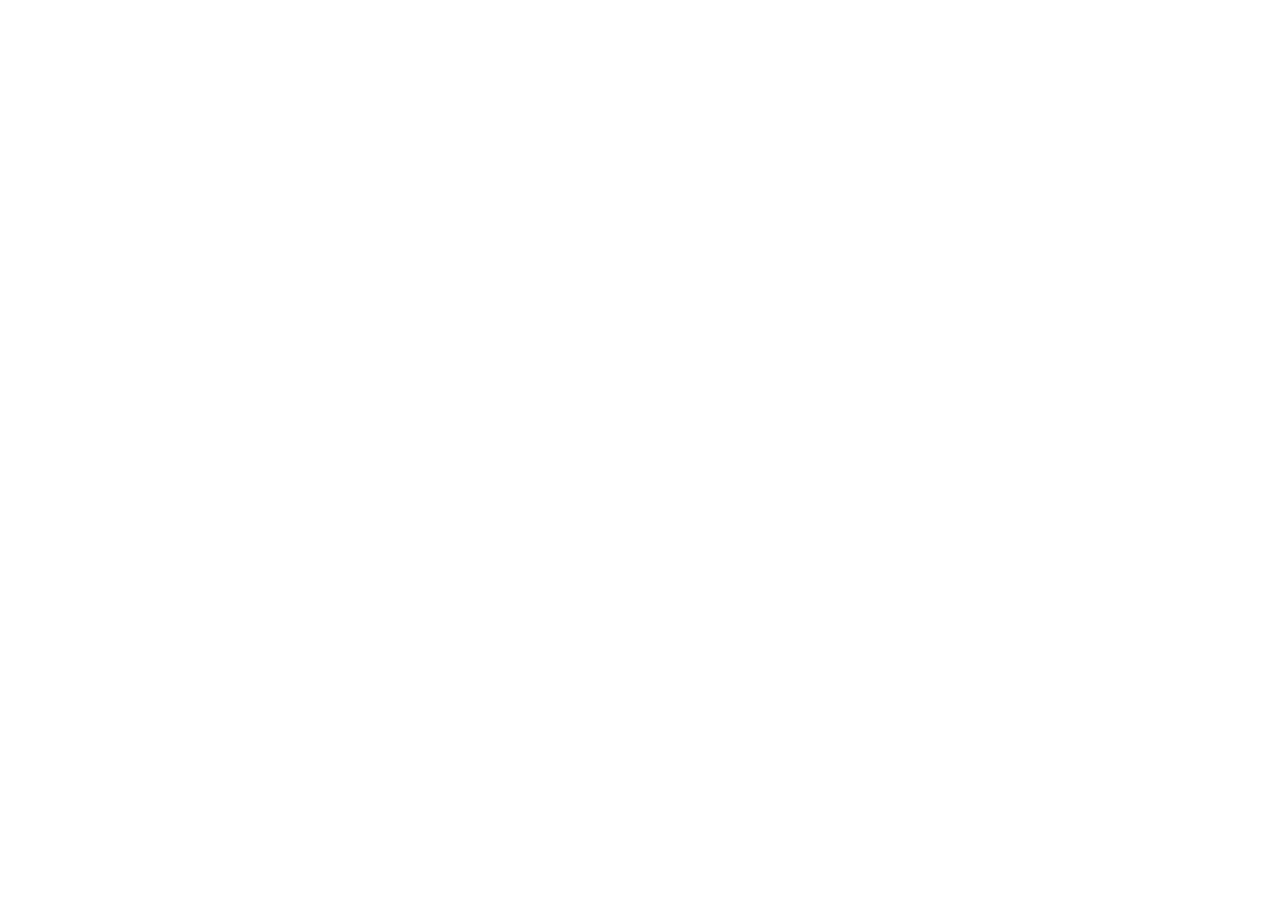
==== index.html @ a2cc19d6 "Add files via upload" ====
<!doctype html>
<html lang="en">
  <head>
    <meta charset="UTF-8" />
    <link rel="icon" type="image/svg+xml" href="https://base44.com/logo_v2.svg" />
    <meta name="viewport" content="width=device-width, initial-scale=1.0" />
    <link rel="manifest" href="/manifest.json" />
    <title>Qantas Virtual — The Spirit of Australia</title>
  </head>
  <body>
    <div id="root"></div>
    <script type="module" src="/src/main.jsx"></script>
  </body>
</html>
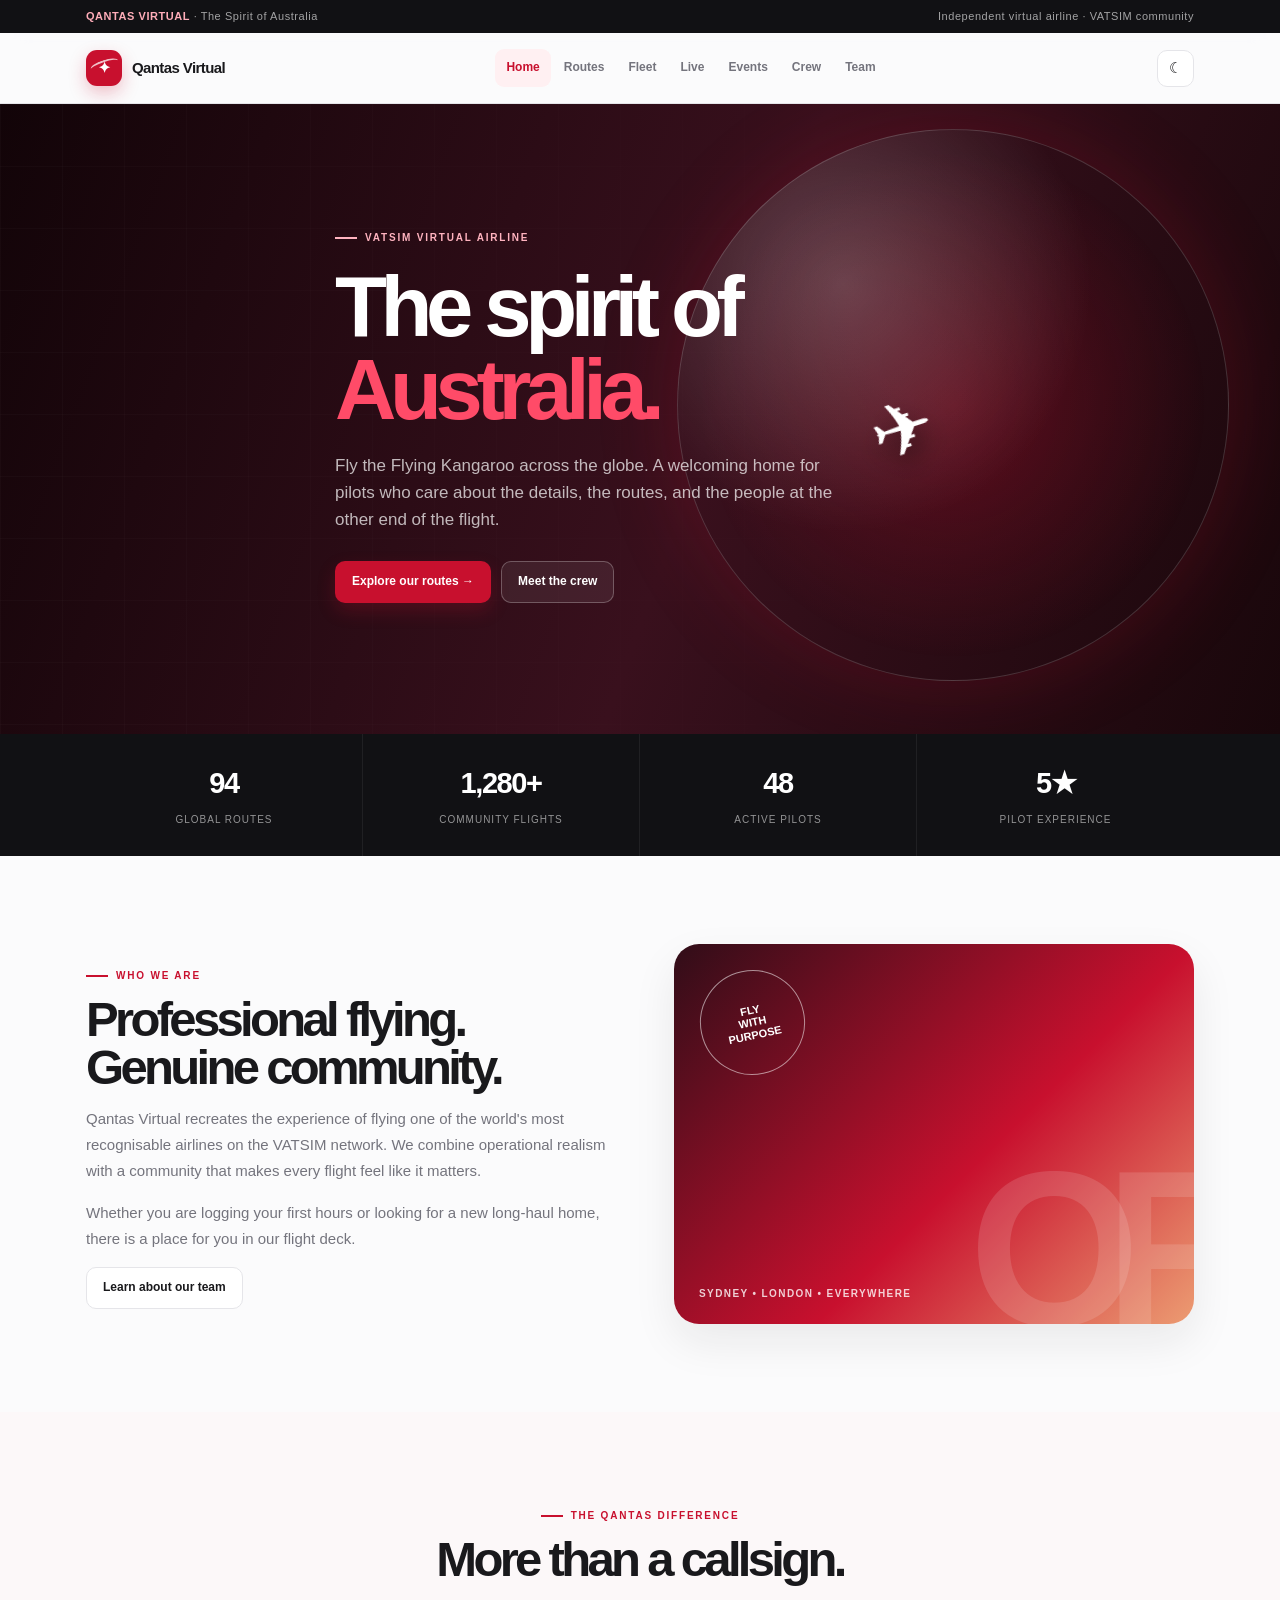
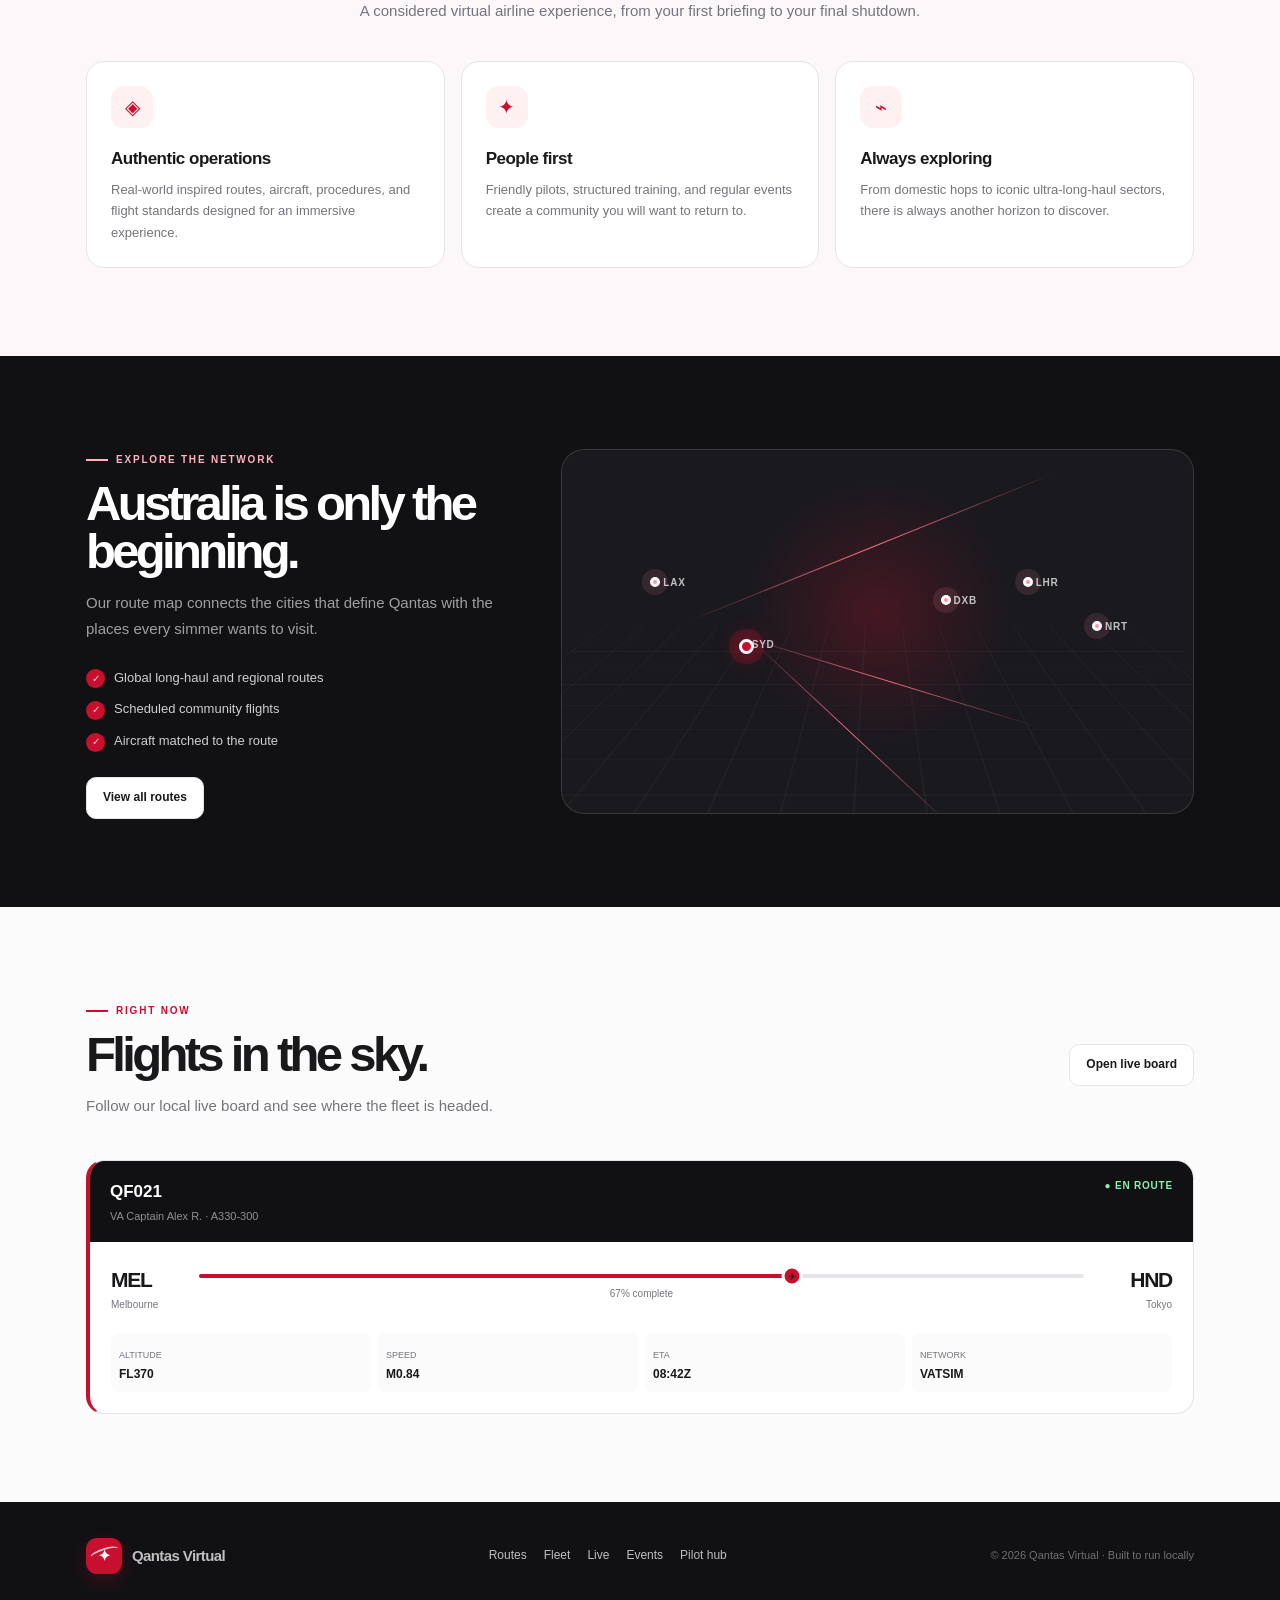
==== commit ef29216a: "Add files via upload" ====
--- a/index.html
+++ b/index.html
@@ -1,14 +1,51 @@
 <!doctype html>
 <html lang="en">
-  <head>
-    <meta charset="UTF-8" />
-    <link rel="icon" type="image/svg+xml" href="https://base44.com/logo_v2.svg" />
-    <meta name="viewport" content="width=device-width, initial-scale=1.0" />
-    <link rel="manifest" href="/manifest.json" />
-    <title>Qantas Virtual — The Spirit of Australia</title>
-  </head>
-  <body>
-    <div id="root"></div>
-    <script type="module" src="/src/main.jsx"></script>
-  </body>
-</html>+<head>
+<meta charset="utf-8">
+<meta name="viewport" content="width=device-width,initial-scale=1">
+<meta name="theme-color" content="#c8102e">
+<title>Qantas Virtual — The Spirit of Australia</title>
+<style>
+:root{--red:#c8102e;--dark:#111114;--ink:#19191c;--muted:#74747d;--line:#e5e5e9;--paper:#fbfbfc;--card:#fff;--soft:#fff0f2;--shadow:0 18px 44px #19191c14;--radius:18px}*{box-sizing:border-box}html{scroll-behavior:smooth}body{margin:0;background:var(--paper);color:var(--ink);font:15px/1.6 Arial,Helvetica,sans-serif}button,input,select,textarea{font:inherit}button{cursor:pointer}a{text-decoration:none;color:inherit}.wrap{max-width:1160px;margin:auto;padding:0 26px}.top{background:var(--dark);color:#fff;font-size:11px;letter-spacing:.05em}.top .wrap{min-height:33px;display:flex;justify-content:space-between;align-items:center}.top b{color:#ffadb9}.top span{color:#ffffff9c}.nav{position:sticky;top:0;z-index:20;background:#fbfbfce8;backdrop-filter:blur(14px);border-bottom:1px solid var(--line)}.navin{min-height:70px;display:flex;align-items:center;justify-content:space-between;gap:18px}.brand{display:flex;align-items:center;gap:10px;font-weight:800;letter-spacing:-.04em;white-space:nowrap}.mark{width:36px;height:36px;border-radius:11px;background:var(--red);color:#fff;display:grid;place-items:center;box-shadow:0 7px 17px #c8102e40;position:relative;overflow:hidden}.mark:after{content:"";position:absolute;width:29px;height:8px;top:10px;left:4px;border-top:2px solid #ffffffbb;border-radius:50%;transform:rotate(-18deg)}.mark i{z-index:1;font-style:normal}.links{display:flex;gap:2px}.links button,.mobile button{border:0;background:transparent;color:var(--muted);font-weight:700;font-size:12px;border-radius:9px;padding:9px 11px}.links button:hover,.links button.active,.mobile button:hover,.mobile button.active{background:var(--soft);color:var(--red)}.actions{display:flex;gap:7px}.icon,.menu{width:37px;height:37px;border:1px solid var(--line);background:var(--card);border-radius:10px;color:var(--ink)}.icon:hover,.menu:hover{border-color:var(--red);color:var(--red)}.menu{display:none;font-size:19px}.mobile{display:none;border-top:1px solid var(--line);padding:10px 0 14px}.mobile.open{display:grid;grid-template-columns:repeat(2,1fr);gap:3px}.btn{border:1px solid transparent;border-radius:10px;min-height:42px;padding:0 16px;display:inline-flex;align-items:center;justify-content:center;gap:7px;font-weight:800;font-size:12px;transition:.2s}.btn:hover{transform:translateY(-2px)}.primary{background:var(--red);color:#fff;box-shadow:0 8px 18px #c8102e38}.primary:hover{background:#950d23}.outline{background:var(--card);border-color:var(--line);color:var(--ink)}.outline:hover{color:var(--red);border-color:var(--red)}.ghost{background:transparent;border-color:var(--line);color:var(--muted)}.small{min-height:34px;padding:0 11px;font-size:11px}.hero{min-height:630px;position:relative;display:flex;align-items:center;overflow:hidden;background:linear-gradient(110deg,#120408,#39101d 55%,#19070b);color:#fff}.hero:after{content:"";position:absolute;inset:0;opacity:.16;background-image:linear-gradient(#fff2 1px,transparent 1px),linear-gradient(90deg,#fff2 1px,transparent 1px);background-size:62px 62px;mask-image:linear-gradient(90deg,#000,transparent 76%)}.hero:before{content:"";position:absolute;width:550px;height:550px;border-radius:50%;right:4%;top:4%;background:radial-gradient(circle at 30% 28%,#ffffff36,transparent 45%),radial-gradient(circle,#c8102e50,transparent 65%);border:1px solid #ffffff29;box-shadow:0 0 80px #c8102e38}.plane{position:absolute;z-index:1;right:27%;top:42%;font-size:75px;transform:rotate(-18deg);filter:drop-shadow(0 14px 12px #0007)}.hero .wrap{position:relative;z-index:2;width:100%}.hero-copy{max-width:610px;padding:92px 0 105px}.eyebrow{display:inline-flex;align-items:center;gap:8px;color:var(--red);text-transform:uppercase;letter-spacing:.18em;font-weight:800;font-size:10px}.eyebrow:before{content:"";width:22px;height:2px;background:currentColor}.light{color:#ffb3bf}.hero h1,.head h1,h2{font-family:Arial,Helvetica,sans-serif;letter-spacing:-.075em;line-height:.98}.hero h1{font-size:clamp(50px,7vw,85px);margin:19px 0 20px;max-width:650px}.hero h1 span{color:#ff4b68}.hero p{max-width:510px;color:#ffffffb5;font-size:17px;margin:0 0 28px}.hero .outline{color:#fff;background:#ffffff12;border-color:#ffffff42}.hero .outline:hover{color:#fff;border-color:#fff;background:#fff2}.hero-buttons{display:flex;gap:10px;flex-wrap:wrap}.stats{background:var(--dark);color:#fff}.stats .wrap{display:grid;grid-template-columns:repeat(4,1fr)}.stat{text-align:center;padding:26px 10px;border-right:1px solid #fff1}.stat:last-child{border:0}.stat b{display:block;font-size:29px;letter-spacing:-.05em}.stat span{color:#ffffff8c;font-size:10px;text-transform:uppercase;letter-spacing:.1em}.section{padding:88px 0}.muted-section{background:color-mix(in srgb,var(--soft) 30%,var(--paper))}.grid2{display:grid;grid-template-columns:1fr 1fr;gap:68px;align-items:center}.about p,.lead{color:var(--muted);line-height:1.75}.about h2,h2{font-size:clamp(32px,4vw,49px);margin:11px 0 15px}.about-art{min-height:380px;border-radius:25px;background:linear-gradient(135deg,#300d18,#c8102e 58%,#ec9c72);position:relative;overflow:hidden;box-shadow:var(--shadow)}.about-art:before{content:"QF";position:absolute;right:-10px;bottom:-35px;color:#fff2;font:bold 220px/1 Arial;letter-spacing:-.16em}.about-art:after{content:"SYDNEY  •  LONDON  •  EVERYWHERE";position:absolute;left:25px;bottom:22px;color:#fffc;font-size:10px;font-weight:800;letter-spacing:.14em}.stamp{position:absolute;top:26px;left:26px;width:105px;height:105px;border:1px solid #fff8;border-radius:50%;display:grid;place-items:center;text-align:center;color:#fff;font-size:11px;font-weight:800;line-height:1.1;transform:rotate(-12deg)}.center{text-align:center;max-width:660px;margin:0 auto 36px}.center .lead{margin:auto}.features,.cards3,.cards2{display:grid;gap:16px}.features{grid-template-columns:repeat(3,1fr);margin-top:35px}.feature,.card{background:var(--card);border:1px solid var(--line);border-radius:var(--radius);transition:.22s}.feature:hover,.card:hover{transform:translateY(-4px);box-shadow:var(--shadow)}.feature{padding:24px}.feature-icon{width:42px;height:42px;border-radius:13px;background:var(--soft);color:var(--red);display:grid;place-items:center;font-size:20px;margin-bottom:17px}.feature h3,.fleet h3{margin:0 0 7px;font-size:17px;letter-spacing:-.03em}.feature p,.fleet p{color:var(--muted);font-size:13px;margin:0;line-height:1.65}.dark-section{background:var(--dark);color:#fff}.network{display:grid;grid-template-columns:.8fr 1.2fr;gap:53px;align-items:center}.dark-section h2{color:#fff}.dark-section .lead{color:#ffffff99}.ticks{list-style:none;padding:0;margin:25px 0;display:grid;gap:11px;color:#fffC;font-size:13px}.ticks li:before{content:"✓";display:inline-grid;place-items:center;width:19px;height:19px;background:var(--red);border-radius:50%;margin-right:9px;font-size:10px}.map{height:365px;border:1px solid #fff2;border-radius:23px;position:relative;overflow:hidden;background:radial-gradient(circle at 50% 45%,#c8102e40,transparent 36%),#19191e}.map:before{content:"";position:absolute;inset:0;opacity:.25;background-image:linear-gradient(#fff2 1px,transparent 1px),linear-gradient(90deg,#fff2 1px,transparent 1px);background-size:43px 43px;transform:perspective(500px) rotateX(53deg) scale(1.7);transform-origin:center bottom}.line{height:1px;position:absolute;background:linear-gradient(90deg,transparent,#fa7185,transparent);transform-origin:left}.l1{width:63%;left:20%;top:47%;transform:rotate(-22deg)}.l2{width:50%;left:28%;top:51%;transform:rotate(17deg)}.l3{width:43%;left:30%;top:52%;transform:rotate(43deg)}.dot{position:absolute;width:10px;height:10px;border-radius:50%;background:#ff92a3;border:3px solid #fff;box-shadow:0 0 0 8px #ff92a31f}.hub{width:15px;height:15px;background:var(--red);box-shadow:0 0 0 10px #c8102e38,0 0 25px #c8102e}.d1{left:28%;top:52%}.d2{left:73%;top:35%}.d3{left:14%;top:35%}.d4{left:60%;top:40%}.d5{left:84%;top:47%}.label{position:absolute;color:#fffB;font-size:10px;font-weight:700;letter-spacing:.08em;transform:translate(13px,-2px)}.head{padding:78px 0 60px;background:var(--dark);color:#fff;position:relative;overflow:hidden}.head:after{content:"QF";position:absolute;right:6%;bottom:-80px;color:#fff08;font:bold 310px/1 Arial;letter-spacing:-.16em}.head .wrap{position:relative;z-index:1}.head h1{font-size:clamp(39px,5vw,63px);margin:14px 0;color:#fff;max-width:750px}.head p{color:#ffffff99;max-width:580px;margin:0}.page{min-height:66vh}.toolbar{display:flex;justify-content:space-between;align-items:center;gap:12px;flex-wrap:wrap;margin-bottom:26px}.search{display:flex;gap:8px;flex-wrap:wrap}.field,.select,.textarea{border:1px solid var(--line);background:var(--card);color:var(--ink);border-radius:9px;min-height:40px;padding:0 11px;outline:0}.field:focus,.select:focus,.textarea:focus{border-color:var(--red);box-shadow:0 0 0 3px #c8102e1e}.textarea{width:100%;padding-top:10px;min-height:82px}.cards2{grid-template-columns:repeat(2,1fr)}.cards3{grid-template-columns:repeat(3,1fr)}.route{padding:21px}.route-top,.route-foot,.event-foot{display:flex;justify-content:space-between;gap:12px;align-items:center}.route-code{font-size:20px;font-weight:800;letter-spacing:-.05em}.route-code i{font-style:normal;color:var(--red);padding:0 7px}.route-name{color:var(--muted);font-size:12px}.pill{display:inline-flex;padding:4px 8px;border-radius:99px;background:var(--soft);color:var(--red);font-size:10px;text-transform:uppercase;font-weight:800;letter-spacing:.06em}.meta{display:flex;gap:16px;flex-wrap:wrap;border-top:1px solid var(--line);border-bottom:1px solid var(--line);padding:13px 0;margin:19px 0;color:var(--muted);font-size:11px}.meta b{color:var(--ink)}.schedule{color:var(--muted);font-size:11px}.schedule b{display:block;color:var(--ink);font-size:13px}.fleet{overflow:hidden}.fleet-art{height:175px;background:linear-gradient(135deg,#241018,#c8102e 60%,#ed9a70);position:relative}.fleet-art:before{content:"✈";position:absolute;right:22px;top:38px;font-size:85px;color:#fffD;transform:rotate(-14deg);filter:drop-shadow(0 10px 8px #0003)}.fleet-art:after{content:"QANTAS VIRTUAL";position:absolute;left:18px;bottom:15px;color:#fffB;font-size:10px;font-weight:800;letter-spacing:.16em}.fleet-art.blue{background:linear-gradient(135deg,#12202d,#536d88 60%,#d4b58d)}.fleet-art.green{background:linear-gradient(135deg,#102629,#197b77 60%,#d3d9c7)}.fleet-copy{padding:20px}.fleet-copy p{min-height:42px;margin:5px 0 17px}.specs,.live-stats{display:grid;grid-template-columns:repeat(3,1fr);gap:7px}.spec,.live-stat{background:var(--paper);border-radius:8px;padding:8px;text-align:center}.spec b,.live-stat b{display:block;font-size:12px}.spec span,.live-stat span{font-size:9px;color:var(--muted);text-transform:uppercase}.live-list{display:grid;gap:15px}.live{overflow:hidden;border-left:4px solid var(--red)}.live-head{display:flex;justify-content:space-between;gap:12px;padding:17px 20px;background:var(--dark);color:#fff}.live-head h3{margin:0;font-size:17px}.live-head p{margin:2px 0 0;color:#fff8;font-size:11px}.live-state{font-size:10px;color:#8cf0af;font-weight:800;text-transform:uppercase;letter-spacing:.08em}.live-body{padding:21px}.live-route{display:grid;grid-template-columns:75px 1fr 75px;gap:13px;align-items:center}.airport{font-size:21px;font-weight:800;letter-spacing:-.06em}.airport small{display:block;color:var(--muted);font-size:10px;font-weight:normal;letter-spacing:0}.airport:last-child{text-align:right}.progress{height:4px;background:var(--line);border-radius:9px;position:relative}.progress span{display:block;height:100%;width:67%;background:var(--red);border-radius:9px}.progress i{position:absolute;left:67%;top:50%;transform:translate(-50%,-50%);width:21px;height:21px;border-radius:50%;display:grid;place-items:center;background:var(--red);border:3px solid var(--card);font-size:10px;font-style:normal}.progress-note{text-align:center;color:var(--muted);font-size:10px;margin-top:8px}.live-stats{grid-template-columns:repeat(4,1fr);margin-top:20px}.live-stat{text-align:left}.events .event{overflow:hidden}.event-banner{min-height:105px;padding:18px;background:linear-gradient(120deg,#2b0c16,#c8102e);color:#fff;position:relative}.event-banner:after{content:"✦";position:absolute;right:22px;top:11px;color:#fff3;font-size:75px}.event-banner h3{position:relative;z-index:1;max-width:75%;margin:7px 0 0;font-size:19px;letter-spacing:-.04em}.event-body{padding:18px}.event-body p{color:var(--muted);font-size:13px;margin:0 0 14px}.details{display:flex;flex-wrap:wrap;gap:8px 15px;color:var(--muted);font-size:11px;margin-bottom:17px}.details b{color:var(--ink)}.people{text-align:center;padding:23px}.avatar{width:64px;height:64px;margin:0 auto 13px;border-radius:20px;background:linear-gradient(135deg,var(--red),#eb7182);color:#fff;display:grid;place-items:center;font-size:21px;font-weight:800}.people h3{margin:0;font-size:16px}.people p{margin:5px 0 9px;color:var(--red);font-size:10px;font-weight:800;text-transform:uppercase;letter-spacing:.08em}.people small{color:var(--muted);font-size:12px}.pilot-panel{display:grid;grid-template-columns:1.1fr .9fr;gap:17px}.pilot-card{padding:29px}.pilot-card h2{margin:12px 0;font-size:31px}.pilot-card p{color:var(--muted)}.ticks.dark{color:var(--ink-2);margin-top:20px}.local{padding:27px;border-radius:var(--radius);color:#fff;background:linear-gradient(145deg,#1b1b20,#410e1a)}.local h3{font-size:20px;margin:10px 0}.local p{color:#fff9;font-size:13px}.local .outline{color:#fff;background:#fff1;border-color:#fff4}.notice{padding:12px 14px;border-radius:10px;background:var(--soft);border:1px solid #c8102e40;color:var(--ink);font-size:12px;margin-bottom:20px}footer{background:var(--dark);color:#fffB;padding:36px 0}.foot{display:flex;align-items:center;justify-content:space-between;gap:20px;flex-wrap:wrap}.foot nav{display:flex;gap:17px;flex-wrap:wrap;font-size:12px}.foot nav a:hover{color:#fff}.foot small{color:#fff6;font-size:11px}.modal-bg{position:fixed;inset:0;z-index:50;background:#000a;backdrop-filter:blur(6px);display:none;align-items:center;justify-content:center;padding:18px}.modal-bg.open{display:flex}.modal{width:min(100%,470px);max-height:92vh;overflow:auto;background:var(--card);border-radius:20px;box-shadow:0 25px 80px #0005}.modal-head{display:flex;justify-content:space-between;padding:22px 23px 12px}.modal-head h2{font-size:22px;margin:0}.close{border:0;background:transparent;color:var(--muted);font-size:23px}.modal-body{padding:0 23px 23px}.modal-intro{color:var(--muted);font-size:13px}.form{display:grid;gap:12px}.form label{display:grid;gap:5px;color:var(--muted);font-size:10px;text-transform:uppercase;font-weight:800;letter-spacing:.07em}.form-actions{display:flex;justify-content:end;gap:8px;margin-top:5px}.toast{position:fixed;right:20px;bottom:20px;z-index:70;padding:13px 15px;background:var(--dark);color:#fff;border-radius:11px;box-shadow:0 12px 35px #0004;transform:translateY(18px);opacity:0;pointer-events:none;transition:.25s;font-size:12px}.toast.show{opacity:1;transform:none}.toast b{color:#8cf0af;margin-right:7px}@media(max-width:900px){.links{display:none}.menu{display:block}.hero:before{right:-20%;opacity:.65}.grid2,.network,.pilot-panel{grid-template-columns:1fr}.fleet-grid{grid-template-columns:repeat(2,1fr)}}@media(max-width:620px){.wrap{padding:0 17px}.top span{display:none}.top .wrap{justify-content:center}.hero{min-height:650px}.hero-copy{padding:70px 0 95px}.hero h1{font-size:56px}.hero p{font-size:15px}.stats .wrap{grid-template-columns:repeat(2,1fr)}.stat{padding:20px 5px;border-bottom:1px solid #fff1}.stat:nth-child(2){border-right:0}.section{padding:68px 0}.features,.cards2,.cards3,.fleet-grid{grid-template-columns:1fr}.head{padding:61px 0 47px}.route-foot,.event-foot{align-items:flex-start;flex-direction:column}.route-foot .btn,.event-foot .btn{width:100%}.live-route{grid-template-columns:54px 1fr 54px;gap:8px}.airport{font-size:18px}.live-stats{grid-template-columns:repeat(2,1fr)}.about-art{min-height:275px}.map{height:290px}.foot nav{width:100%}}
+</style>
+</head>
+<body>
+<div class="top"><div class="wrap"><span><b>QANTAS VIRTUAL</b> · The Spirit of Australia</span><span>Independent virtual airline · VATSIM community</span></div></div>
+<header class="nav"><div class="wrap navin"><a href="#home" class="brand" data-route="home"><span class="mark"><i>✦</i></span>Qantas Virtual</a><nav class="links"><button data-route="home">Home</button><button data-route="routes">Routes</button><button data-route="fleet">Fleet</button><button data-route="live">Live</button><button data-route="events">Events</button><button data-route="crew">Crew</button><button data-route="team">Team</button></nav><div class="actions"><button class="icon" id="theme" aria-label="Toggle theme">☾</button><button class="menu" id="menu" aria-label="Open navigation menu" aria-controls="mobile" aria-expanded="false">☰</button></div></div><div class="wrap mobile" id="mobile"><button data-route="home">Home</button><button data-route="routes">Routes</button><button data-route="fleet">Fleet</button><button data-route="live">Live</button><button data-route="events">Events</button><button data-route="crew">Crew</button><button data-route="team">Team</button><button data-route="pilot">Pilot hub</button></div></header>
+<main id="app"></main>
+<footer><div class="wrap foot"><a href="#home" class="brand" data-route="home"><span class="mark"><i>✦</i></span>Qantas Virtual</a><nav><a href="#routes" data-route="routes">Routes</a><a href="#fleet" data-route="fleet">Fleet</a><a href="#live" data-route="live">Live</a><a href="#events" data-route="events">Events</a><a href="#pilot" data-route="pilot">Pilot hub</a></nav><small>© <span id="year"></span> Qantas Virtual · Built to run locally</small></div></footer>
+<div class="modal-bg" id="modal"><section class="modal" role="dialog" aria-modal="true" aria-labelledby="modal-title"><div class="modal-head"><h2 id="modal-title">Book a flight</h2><button class="close" id="close" aria-label="Close dialog">×</button></div><div class="modal-body" id="modal-body"></div></section></div><div class="toast" id="toast"><b>✓</b><span id="toast-text"></span></div>
+<script>
+(function(){'use strict';
+const d={routes:[
+{id:'qf001',f:'QF001',o:'SYD',on:'Sydney',x:'LHR',xn:'London',km:'9,200 NM',a:'A380',t:'21h 25m',s:'Daily',tag:'Flagship'},
+{id:'qf011',f:'QF011',o:'SYD',on:'Sydney',x:'LAX',xn:'Los Angeles',km:'6,490 NM',a:'A380',t:'13h 45m',s:'Daily',tag:'Pacific'},
+{id:'qf007',f:'QF007',o:'MEL',on:'Melbourne',x:'DXB',xn:'Dubai',km:'6,380 NM',a:'A380',t:'14h 10m',s:'Mon · Wed · Fri',tag:'International'},
+{id:'qf063',f:'QF063',o:'SYD',on:'Sydney',x:'JNB',xn:'Johannesburg',km:'6,850 NM',a:'787-9',t:'14h 35m',s:'Tue · Thu · Sat',tag:'Long haul'},
+{id:'qf079',f:'QF079',o:'SYD',on:'Sydney',x:'NRT',xn:'Tokyo',km:'4,230 NM',a:'787-9',t:'9h 40m',s:'Daily',tag:'Asia'},
+{id:'qf021',f:'QF021',o:'MEL',on:'Melbourne',x:'HND',xn:'Tokyo',km:'4,280 NM',a:'A330',t:'10h 05m',s:'Daily',tag:'Asia'}],
+fleet:[['Airbus A380','A380','','The flagship of our long-haul fleet, carrying the Flying Kangaroo across the world.','8,000 NM','490 kts','484 pax'],['Boeing 787-9 Dreamliner','787-9','blue','A beautifully efficient aircraft built for long journeys and unforgettable sunsets.','7,635 NM','488 kts','236 pax'],['Airbus A330-300','A330','green','A proven widebody workhorse connecting Australia with Asia and beyond.','6,350 NM','470 kts','297 pax']],
+flights:[['QF021','VA Captain Alex R.','MEL','Melbourne','HND','Tokyo',67,'A330-300','FL370','M0.84','08:42Z'],['QF063','VA First Officer Sam K.','SYD','Sydney','JNB','Johannesburg',34,'787-9','FL350','M0.85','12:15Z']],
+events:[['ev1','Southern Cross Group Flight','Group flight','2026-09-12','09:00Z','SYD → LAX',18,'Cross the Pacific together in a community-wide long-haul event.'],['ev2','Red Tail Long-Haul Challenge','Challenge','2026-10-03','11:30Z','MEL → DXB',12,'Earn your red tail wings on one of our signature international sectors.'],['ev3','VATSIM Australia Showcase','ATC event','2026-10-24','08:00Z','SYD → NRT',30,'A showcase flight with live ATC coverage and a full community briefing.'],['ev4','Summer Sunset Shuttle','Community','2026-11-14','07:30Z','SYD → LHR',24,'A relaxed community flight built around good company and great scenery.']],
+crew:[['Avery Mitchell','AM','Chief Executive Pilot',248,'Keeping the fleet airborne and the standards high.'],['Jordan Williams','JW','Head of Training',193,'Helping every new pilot find their wings.'],['Casey Nguyen','CN','Operations Director',176,'Making every route feel like a smooth departure.'],['Taylor Brooks','TB','Community Lead',151,'The voice behind our events and group flights.'],['Morgan Lee','ML','Senior First Officer',128,'Long-haul specialist and route explorer.'],['Riley Evans','RE','Flight Standards',106,'Detail-oriented, calm, and always on frequency.']],
+team:[['Avery Mitchell','AM','Chief Executive Pilot','Leading our virtual airline with a focus on realism, safety, and community.'],['Jordan Williams','JW','Training Director','Designing approachable training from first flight to final approach.'],['Casey Nguyen','CN','Operations Director','Building a route network that makes every sector worth flying.']]};
+const mem={};const store={get(k,f){try{let v=localStorage.getItem(k);return v?JSON.parse(v):(k in mem?mem[k]:f)}catch(e){return k in mem?mem[k]:f}},set(k,v){mem[k]=v;try{localStorage.setItem(k,JSON.stringify(v))}catch(e){}}};
+const $=s=>document.querySelector(s), app=$('#app'), modal=$('#modal'), body=$('#modal-body');let timer;
+const safe=v=>String(v??'').replace(/[&<>"']/g,c=>({'&':'&amp;','<':'&lt;','>':'&gt;','"':'&quot;',"'":'&#39;'}[c]));const date=v=>new Date(v+'T00:00:00').toLocaleDateString(undefined,{weekday:'short',day:'numeric',month:'short'});const flash=m=>{$('#toast-text').textContent=m;$('#toast').classList.add('show');clearTimeout(timer);timer=setTimeout(()=>$('#toast').classList.remove('show'),3300)};const open=(t,h)=>{$('#modal-title').textContent=t;body.innerHTML=h;modal.classList.add('open');document.body.style.overflow='hidden'};const close=()=>{modal.classList.remove('open');document.body.style.overflow=''};const ph=(e,t,p)=>`<section class="head"><div class="wrap"><span class="eyebrow light">${e}</span><h1>${t}</h1><p>${p}</p></div></section>`;
+function live(f){return`<article class="card live"><div class="live-head"><div><h3>${f[0]}</h3><p>${f[1]} · ${f[7]}</p></div><div class="live-state">● En route</div></div><div class="live-body"><div class="live-route"><div class="airport">${f[2]}<small>${f[3]}</small></div><div><div class="progress"><span style="width:${f[6]}%"></span><i>✈</i></div><div class="progress-note">${f[6]}% complete</div></div><div class="airport">${f[4]}<small>${f[5]}</small></div></div><div class="live-stats"><div class="live-stat"><span>Altitude</span><b>${f[8]}</b></div><div class="live-stat"><span>Speed</span><b>${f[9]}</b></div><div class="live-stat"><span>ETA</span><b>${f[10]}</b></div><div class="live-stat"><span>Network</span><b>VATSIM</b></div></div></div></article>`}
+function home(){return`<section class="hero"><div class="wrap hero-copy"><span class="eyebrow light">VATSIM virtual airline</span><h1>The spirit of <span>Australia.</span></h1><p>Fly the Flying Kangaroo across the globe. A welcoming home for pilots who care about the details, the routes, and the people at the other end of the flight.</p><div class="hero-buttons"><button class="btn primary" data-route="routes">Explore our routes →</button><button class="btn outline" data-route="crew">Meet the crew</button></div></div><div class="plane">✈</div></section><section class="stats"><div class="wrap"><div class="stat"><b>94</b><span>Global routes</span></div><div class="stat"><b>1,280+</b><span>Community flights</span></div><div class="stat"><b>48</b><span>Active pilots</span></div><div class="stat"><b>5★</b><span>Pilot experience</span></div></div></section><section class="section"><div class="wrap grid2 about"><div><span class="eyebrow">Who we are</span><h2>Professional flying.<br>Genuine community.</h2><p>Qantas Virtual recreates the experience of flying one of the world's most recognisable airlines on the VATSIM network. We combine operational realism with a community that makes every flight feel like it matters.</p><p>Whether you are logging your first hours or looking for a new long-haul home, there is a place for you in our flight deck.</p><button class="btn outline" data-route="team">Learn about our team</button></div><div class="about-art"><div class="stamp">FLY<br>WITH<br>PURPOSE</div></div></div></section><section class="section muted-section"><div class="wrap"><div class="center"><span class="eyebrow">The Qantas difference</span><h2>More than a callsign.</h2><p class="lead">A considered virtual airline experience, from your first briefing to your final shutdown.</p></div><div class="features"><article class="feature"><div class="feature-icon">◈</div><h3>Authentic operations</h3><p>Real-world inspired routes, aircraft, procedures, and flight standards designed for an immersive experience.</p></article><article class="feature"><div class="feature-icon">✦</div><h3>People first</h3><p>Friendly pilots, structured training, and regular events create a community you will want to return to.</p></article><article class="feature"><div class="feature-icon">⌁</div><h3>Always exploring</h3><p>From domestic hops to iconic ultra-long-haul sectors, there is always another horizon to discover.</p></article></div></div></section><section class="section dark-section"><div class="wrap network"><div><span class="eyebrow light">Explore the network</span><h2>Australia is only the beginning.</h2><p class="lead">Our route map connects the cities that define Qantas with the places every simmer wants to visit.</p><ul class="ticks"><li>Global long-haul and regional routes</li><li>Scheduled community flights</li><li>Aircraft matched to the route</li></ul><button class="btn outline" data-route="routes">View all routes</button></div><div class="map"><div class="line l1"></div><div class="line l2"></div><div class="line l3"></div><i class="dot hub d1"></i><b class="label" style="left:28%;top:52%">SYD</b><i class="dot d2"></i><b class="label" style="left:73%;top:35%">LHR</b><i class="dot d3"></i><b class="label" style="left:14%;top:35%">LAX</b><i class="dot d4"></i><b class="label" style="left:60%;top:40%">DXB</b><i class="dot d5"></i><b class="label" style="left:84%;top:47%">NRT</b></div></div></section><section class="section"><div class="wrap"><div class="toolbar"><div><span class="eyebrow">Right now</span><h2>Flights in the sky.</h2><p class="lead">Follow our local live board and see where the fleet is headed.</p></div><button class="btn outline" data-route="live">Open live board</button></div>${live(d.flights[0])}</div></section>`}
+function routes(){return`<div class="page">${ph('Our network','Routes worth flying.','Find your next sector, choose your aircraft, and make the world a little smaller.')}<section class="section"><div class="wrap"><div class="toolbar"><b id="count">${d.routes.length} routes</b><div class="search"><input class="field" id="find" placeholder="Search airport or city"><select class="select" id="air"><option value="all">All aircraft</option><option>A380</option><option>787-9</option><option>A330</option></select></div></div><div class="cards2" id="route-list">${d.routes.map(r=>`<article class="card route" data-text="${safe((r.f+' '+r.o+' '+r.on+' '+r.x+' '+r.xn+' '+r.a).toLowerCase())}" data-air="${r.a}"><div class="route-top"><div><div class="route-code">${r.o}<i>→</i>${r.x}</div><div class="route-name">${r.on} to ${r.xn}</div></div><span class="pill">${r.tag}</span></div><div class="meta"><span>Aircraft <b>${r.a}</b></span><span>Distance <b>${r.km}</b></span><span>Time <b>${r.t}</b></span></div><div class="route-foot"><div class="schedule"><b>${r.f}</b>${r.s}</div><button class="btn primary small" data-book="${r.id}">Request a seat</button></div></article>`).join('')}</div></div></section></div>`}
+function fleet(){return`<div class="page">${ph('Our fleet','Meet the fleet.','Three aircraft families, one unmistakable red tail. Choose your favourite machine and take to the skies.')}<section class="section"><div class="wrap cards3 fleet-grid">${d.fleet.map(a=>`<article class="card fleet"><div class="fleet-art ${a[2]}"></div><div class="fleet-copy"><span class="pill">${a[1]}</span><h3>${a[0]}</h3><p>${a[3]}</p><div class="specs"><div class="spec"><b>${a[4]}</b><span>Range</span></div><div class="spec"><b>${a[5]}</b><span>Cruise</span></div><div class="spec"><b>${a[6]}</b><span>Capacity</span></div></div></div></article>`).join('')}</div></section></div>`}
+function events(){let ss=store.get('qv-signups',[]);return`<div class="page">${ph('Virtual events','Meet us in the sky.','Group flights, challenges, and community moments built around the routes we love.')}<section class="section"><div class="wrap cards2 events">${d.events.map(e=>`<article class="card event"><div class="event-banner"><span class="pill" style="background:#fff2;color:#fff">${e[2]}</span><h3>${e[1]}</h3></div><div class="event-body"><p>${e[7]}</p><div class="details"><span>◷ <b>${date(e[3])}</b></span><span>◉ <b>${e[4]}</b></span><span>✈ <b>${e[5]}</b></span></div><div class="event-foot"><small style="color:var(--muted)">${ss.filter(x=>x.event===e[0]).length} signed up · ${e[6]} places</small><button class="btn primary small" data-event="${e[0]}">Sign up</button></div></div></article>`).join('')}</div></div></section></div>`}
+function livePage(){return`<div class="page">${ph('Live operations','Where are we flying?','A local demonstration board for the Qantas Virtual network. No feeds, logins, or external services required.')}<section class="section"><div class="wrap"><div class="notice">This standalone edition ships with demo flights. Edit the data near the bottom of this HTML file to change them.</div><div class="live-list">${d.flights.map(live).join('')}</div></div></section></div>`}
+function people(type){let arr=d[type];return`<div class="page">${ph(type==='crew'?'Our pilots':'Our people',type==='crew'?'Meet the crew.':'The team behind the tail.',type==='crew'?'The certified pilots and friendly faces who keep the network moving.':'A small group of aviation enthusiasts building a virtual airline where every pilot can belong.')}<section class="section"><div class="wrap cards3">${arr.map(p=>`<article class="card people"><div class="avatar">${p[1]}</div><h3>${p[0]}</h3><p>${p[2]}</p><small>${type==='crew'?p[3]+' completed flights<br>':''}${p[4]||p[3]}</small></article>`).join('')}</div></div></section>${type==='team'?`<section class="section muted-section"><div class="center"><span class="eyebrow">Come fly with us</span><h2>Your seat is waiting.</h2><p class="lead">Explore the local pilot hub and start building your own flight history.</p><button class="btn primary" data-route="pilot">Open pilot hub</button></div></section>`:''}</div>`}
+function pilot(){let bs=store.get('qv-bookings',[]);return`<div class="page">${ph('Pilot hub','Your flight deck.','A lightweight local pilot space for exploring routes and keeping track of requests in this browser.')}<section class="section"><div class="wrap pilot-panel"><article class="card pilot-card"><span class="eyebrow">Local flight desk</span><h2>Ready for departure?</h2><p>Browse the network, request a seat, and keep your local booking list close at hand. Everything stays in this browser.</p><ul class="ticks"><li>Request seats on scheduled routes</li><li>Review and cancel local requests</li><li>Save event registrations on this device</li><li>Works from a downloaded HTML file</li></ul><button class="btn primary" data-route="routes">Browse routes</button></article><aside class="local"><span class="eyebrow light">Browser storage</span><h3>${bs.length} local booking${bs.length===1?'':'s'}</h3><p>Requests are stored locally when your browser allows it. They are not sent to a server or emailed anywhere.</p>${bs.length?bs.slice(-3).reverse().map(b=>`<div style="border-top:1px solid #fff2;padding-top:9px;margin-top:9px;font-size:12px"><b>${b.f}</b> · ${b.o} → ${b.x}<br><span style="color:#fff8">${safe(b.name)}</span><button class="btn outline small" style="float:right;min-height:25px" data-cancel="${b.id}">Cancel</button></div>`).join(''):'<p style="color:#fff8">Your requests will appear here.</p>'}</aside></div></section></div>`}
+const pages={home,routes,fleet,events,live:livePage,crew:()=>people('crew'),team:()=>people('team'),pilot};function render(){let key=(location.hash.slice(1)||'home').split('?')[0];if(!pages[key])key='home';app.innerHTML=pages[key]();document.querySelectorAll('[data-route]').forEach(x=>x.classList.toggle('active',x.dataset.route===key));document.title=key==='home'?'Qantas Virtual — The Spirit of Australia':key[0].toUpperCase()+key.slice(1)+' — Qantas Virtual';window.scrollTo(0,0);if(key==='routes')filters()}
+function filters(){let f=$('#find'),a=$('#air');function update(){let q=f.value.toLowerCase(),ac=a.value,n=0;document.querySelectorAll('[data-text]').forEach(x=>{let yes=(!q||x.dataset.text.includes(q))&&(ac==='all'||x.dataset.air===ac);x.style.display=yes?'':'none';if(yes)n++});$('#count').textContent=n+' route'+(n===1?'':'s')}f.oninput=update;a.onchange=update}
+function booking(id){let r=d.routes.find(x=>x.id===id);open('Request '+r.f,`<p class="modal-intro"><b>${r.o} → ${r.x}</b> · ${r.on} to ${r.xn}<br>${r.a} · ${r.s}</p><form class="form" id="booking-form"><label>Your name<input class="field" name="name" required placeholder="Alex Smith"></label><label>Email for your own reference<input class="field" type="email" name="email" required placeholder="alex@example.com"></label><label>Preferred date<input class="field" type="date" name="date" required></label><label>Notes<textarea class="textarea" name="note" placeholder="Anything the flight desk should know?"></textarea></label><div class="notice" style="margin:0">This is a local request only. No data leaves this device.</div><div class="form-actions"><button class="btn ghost" type="button" data-close>Cancel</button><button class="btn primary">Save request</button></div></form>`);$('#booking-form').onsubmit=e=>{e.preventDefault();let f=new FormData(e.target),bs=store.get('qv-bookings',[]);bs.push({id:'b'+Date.now(),f:r.f,o:r.o,x:r.x,name:f.get('name'),email:f.get('email'),date:f.get('date')});store.set('qv-bookings',bs);close();flash('Saved your '+r.f+' request locally.')}}
+function eventSignup(id){let e=d.events.find(x=>x[0]===id);open('Join this event',`<p class="modal-intro"><b>${e[1]}</b><br>${date(e[3])} · ${e[4]} · ${e[5]}</p><form class="form" id="event-form"><label>Your name<input class="field" name="name" required placeholder="Alex Smith"></label><label>Email<input class="field" type="email" name="email" required placeholder="alex@example.com"></label><label>Joining as<select class="select" name="role"><option>Pilot</option><option>Passenger</option><option>Observer</option></select></label><div class="form-actions"><button class="btn ghost" type="button" data-close>Cancel</button><button class="btn primary">Save registration</button></div></form>`);$('#event-form').onsubmit=x=>{x.preventDefault();let f=new FormData(x.target),s=store.get('qv-signups',[]);s.push({event:id,name:f.get('name'),email:f.get('email'),role:f.get('role')});store.set('qv-signups',s);close();flash('You are registered for '+e[1]+'.');render()}}
+document.addEventListener('click',e=>{let r=e.target.closest('[data-route]');if(r){e.preventDefault();if(location.hash.slice(1)===r.dataset.route)render();else location.hash=r.dataset.route;$('#mobile').classList.remove('open');return}let b=e.target.closest('[data-book]');if(b){booking(b.dataset.book);return}let ev=e.target.closest('[data-event]');if(ev){eventSignup(ev.dataset.event);return}let c=e.target.closest('[data-cancel]');if(c){store.set('qv-bookings',store.get('qv-bookings',[]).filter(x=>x.id!==c.dataset.cancel));flash('Local booking cancelled.');render();return}if(e.target.closest('[data-close]'))close()});$('#close').onclick=close;modal.onclick=e=>{if(e.target===modal)close()};document.onkeydown=e=>{if(e.key==='Escape')close()};window.onhashchange=render;$('#menu').onclick=()=>{let open=$('#mobile').classList.toggle('open');$('#menu').setAttribute('aria-expanded',String(open))};let theme=store.get('qv-theme','light');if(theme==='dark')document.documentElement.dataset.theme='dark';$('#theme').textContent=theme==='dark'?'☀':'☾';$('#theme').onclick=()=>{let dark=document.documentElement.dataset.theme==='dark';if(dark)delete document.documentElement.dataset.theme;else document.documentElement.dataset.theme='dark';store.set('qv-theme',dark?'light':'dark');$('#theme').textContent=dark?'☾':'☀'};$('#year').textContent=new Date().getFullYear();render();
+}());
+</script>
+</body>
+</html>
